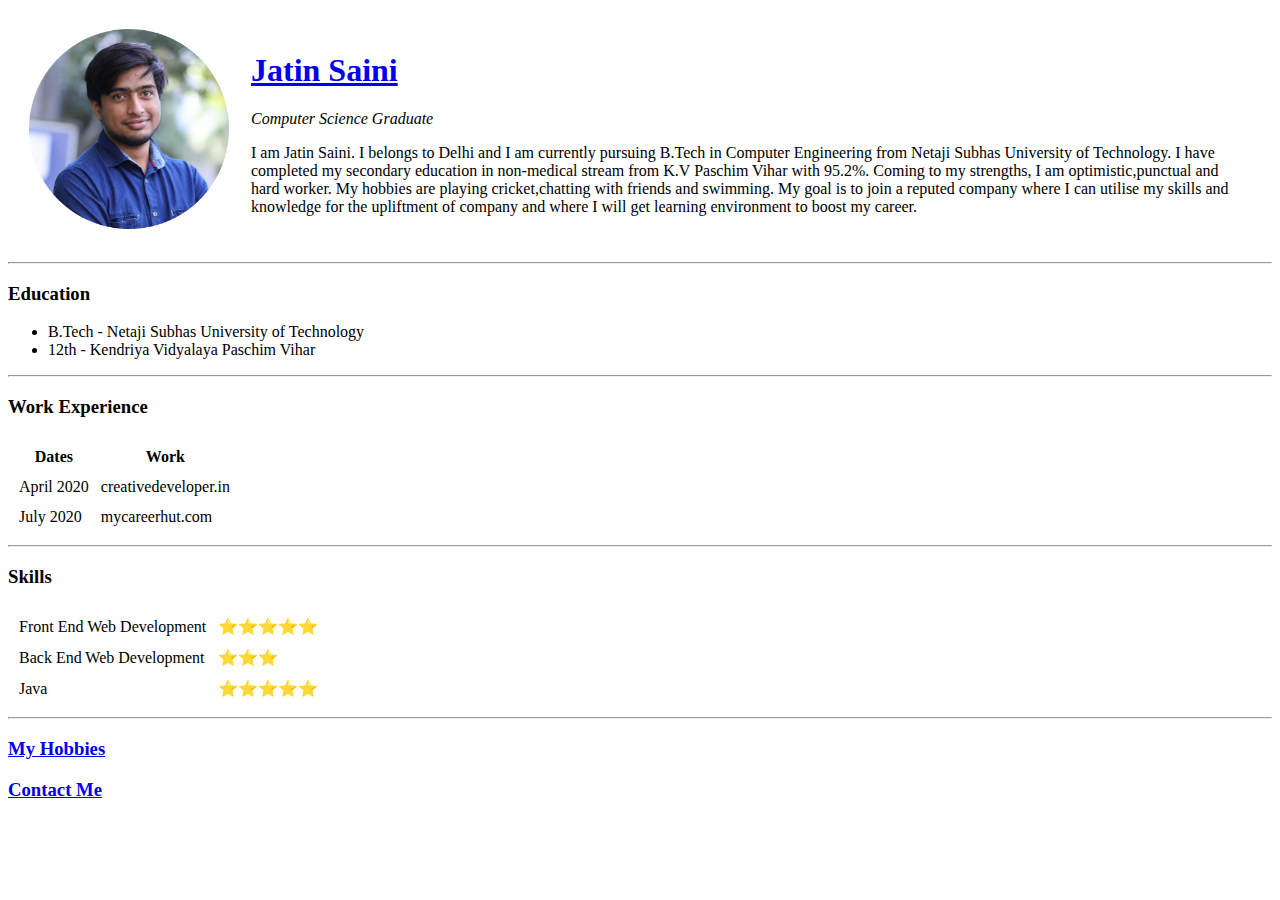
==== index.html @ 26c48e7b "Add initial cv website files" ====
<!DOCTYPE html>
<html lang="en" dir="ltr">

<head>
  <meta charset="utf-8">
  <title>Jatin's Personal Site</title>
</head>

<body>
  <table cellspacing="20">
    <tr>
      <td><img src="jatin.png" alt="Jatin Saini Profile Picture" width="200px" height="200px"></td>
      <td>
        <h1><a href="https://www.linkedin.com/in/jatin-saini-b1bab2201/">Jatin Saini</a></h1>
        <p><em>Computer Science Graduate</em></p>
        <p>I am Jatin Saini. I belongs to Delhi and I am currently pursuing B.Tech in Computer Engineering from Netaji Subhas University of Technology. I have completed my secondary education in non-medical stream from K.V Paschim Vihar with 95.2%.
          Coming to my strengths, I am optimistic,punctual and hard worker. My hobbies are playing cricket,chatting with friends and swimming. My goal is to join a reputed company where I can utilise my skills and knowledge for the upliftment of
          company and where I will get learning environment to boost my career.</p>
      </td>
    </tr>
  </table>
  <hr />
  <h3>Education</h3>
  <ul>
    <li>B.Tech - Netaji Subhas University of Technology</li>
    <li>12th - Kendriya Vidyalaya Paschim Vihar</li>
  </ul>
  <hr>
  <h3>Work Experience</h3>
  <table cellspacing="10">
    <thead>
      <tr>
        <th>Dates</th>
        <th>Work</th>
      </tr>
    </thead>
    <tbody>
      <tr>
        <td>April 2020</td>
        <td>creativedeveloper.in</td>
      </tr>
      <tr>
        <td>July 2020</td>
        <td>mycareerhut.com</td>
      </tr>
    </tbody>
  </table>
  <hr>
  <h3>Skills</h3>
  <table cellspacing="10">
    <tr>
      <td>Front End Web Development</td>
      <td>⭐⭐⭐⭐⭐</td>
    </tr>
    <tr>
      <td>Back End Web Development</td>
      <td>⭐⭐⭐</td>
    </tr>
    <tr>
      <td>Java</td>
      <td>⭐⭐⭐⭐⭐</td>
    </tr>
  </table>
  <hr>
  <h3><a href="myHobbies.html">My Hobbies</a></h3>
  <h3><a href="contact.html">Contact Me</a></h3>
</body>

</html>
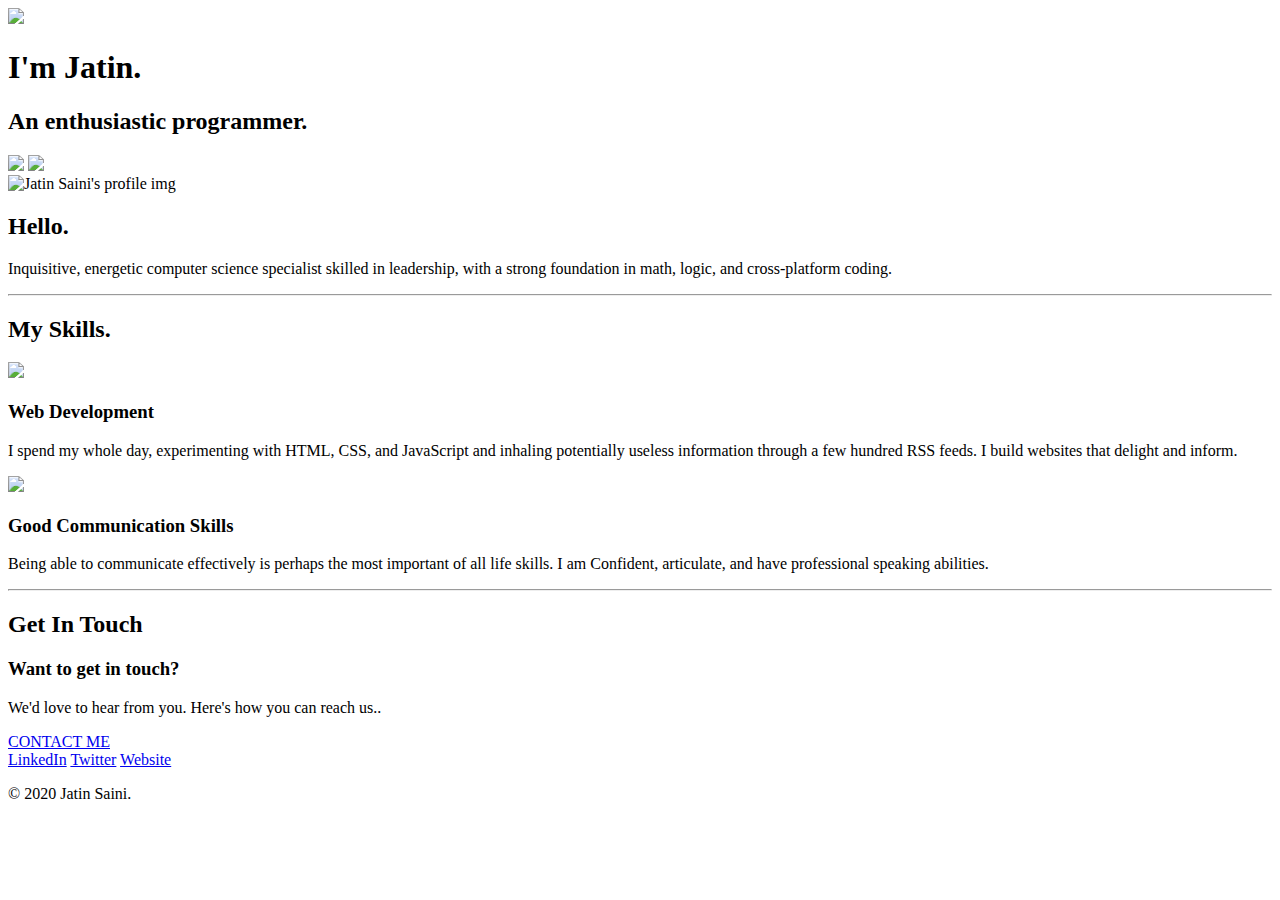
==== commit 4b3795a5: "Update index.html" ====
--- a/index.html
+++ b/index.html
@@ -1,69 +1,59 @@
 <!DOCTYPE html>
-<html lang="en" dir="ltr">
+<html>
 
 <head>
   <meta charset="utf-8">
-  <title>Jatin's Personal Site</title>
+  <title>Jatin Saini</title>
+  <link rel="stylesheet" type="text/css" href="css/styles.css">
+  <link rel="icon" href="favicon.ico">
+  <link rel="preconnect" href="https://fonts.gstatic.com">
+  <link href="https://fonts.googleapis.com/css2?family=Merriweather:wght@300&family=Montserrat:wght@100&family=Sacramento&display=swap" rel="stylesheet">
 </head>
 
 <body>
-  <table cellspacing="20">
-    <tr>
-      <td><img src="jatin.png" alt="Jatin Saini Profile Picture" width="200px" height="200px"></td>
-      <td>
-        <h1><a href="https://www.linkedin.com/in/jatin-saini-b1bab2201/">Jatin Saini</a></h1>
-        <p><em>Computer Science Graduate</em></p>
-        <p>I am Jatin Saini. I belongs to Delhi and I am currently pursuing B.Tech in Computer Engineering from Netaji Subhas University of Technology. I have completed my secondary education in non-medical stream from K.V Paschim Vihar with 95.2%.
-          Coming to my strengths, I am optimistic,punctual and hard worker. My hobbies are playing cricket,chatting with friends and swimming. My goal is to join a reputed company where I can utilise my skills and knowledge for the upliftment of
-          company and where I will get learning environment to boost my career.</p>
-      </td>
-    </tr>
-  </table>
-  <hr />
-  <h3>Education</h3>
-  <ul>
-    <li>B.Tech - Netaji Subhas University of Technology</li>
-    <li>12th - Kendriya Vidyalaya Paschim Vihar</li>
-  </ul>
-  <hr>
-  <h3>Work Experience</h3>
-  <table cellspacing="10">
-    <thead>
-      <tr>
-        <th>Dates</th>
-        <th>Work</th>
-      </tr>
-    </thead>
-    <tbody>
-      <tr>
-        <td>April 2020</td>
-        <td>creativedeveloper.in</td>
-      </tr>
-      <tr>
-        <td>July 2020</td>
-        <td>mycareerhut.com</td>
-      </tr>
-    </tbody>
-  </table>
-  <hr>
-  <h3>Skills</h3>
-  <table cellspacing="10">
-    <tr>
-      <td>Front End Web Development</td>
-      <td>⭐⭐⭐⭐⭐</td>
-    </tr>
-    <tr>
-      <td>Back End Web Development</td>
-      <td>⭐⭐⭐</td>
-    </tr>
-    <tr>
-      <td>Java</td>
-      <td>⭐⭐⭐⭐⭐</td>
-    </tr>
-  </table>
-  <hr>
-  <h3><a href="myHobbies.html">My Hobbies</a></h3>
-  <h3><a href="contact.html">Contact Me</a></h3>
+  <div class="top-container">
+    <img class="top-cloud" src="images/cloud.png">
+    <h1>I'm Jatin.</h1>
+    <h2>An enthusiastic programmer.</h2>
+    <img class="bottom-cloud" src="images/cloud.png">
+    <img src="images/mountain.png">
+  </div>
+  <div class="middle-container">
+    <div class="profile">
+      <img src="images/jatin.png" alt="Jatin Saini's profile img" width="175px" height="180px">
+      <h2>Hello.</h2>
+      <p>Inquisitive, energetic computer science specialist skilled in leadership, with a strong foundation in math, logic, and cross-platform coding.</p>
+    </div>
+    <hr>
+    <div class="skills">
+      <h2>My Skills.</h2>
+      <div class="skill-row">
+        <img class="code-img" src="images/web_development.png">
+        <h3>Web Development</h3>
+        <p>I spend my whole day, experimenting with HTML, CSS, and JavaScript and inhaling potentially useless information through a few hundred RSS feeds. I build websites that delight and inform. </p>
+      </div>
+      <div class="skill-row">
+        <img class="grp-img" src="images/comSkills.jpg">
+        <h3>Good Communication Skills</h3>
+        <p>Being able to communicate effectively is perhaps the most important of all life skills. I am Confident, articulate, and have professional speaking abilities. </p>
+      </div>
+    </div>
+    <hr>
+    <div class="contact-me">
+      <h2 class="get-in-touch">Get In Touch</h2>
+      <h3 class="get-in-touch">Want to get in touch?</h3>
+      <p>We'd love to hear from you. Here's how you can reach us.. </p>
+      <a class="btn" href="mailto:jatni.321@gmail.com">CONTACT ME</a>
+    </div>
+  </div>
+
+
+  <div class="bottom-container">
+    <a class="footer-link" href="https://www.linkedin.com/in/jatin-saini-b1bab2201/">LinkedIn</a>
+    <a class="footer-link" href="https://twitter.com/">Twitter</a>
+    <a class="footer-link" href="https://creativedeveloper.in/">Website</a>
+    <p>© 2020 Jatin Saini.</p>
+  </div>
 </body>
 
 </html>
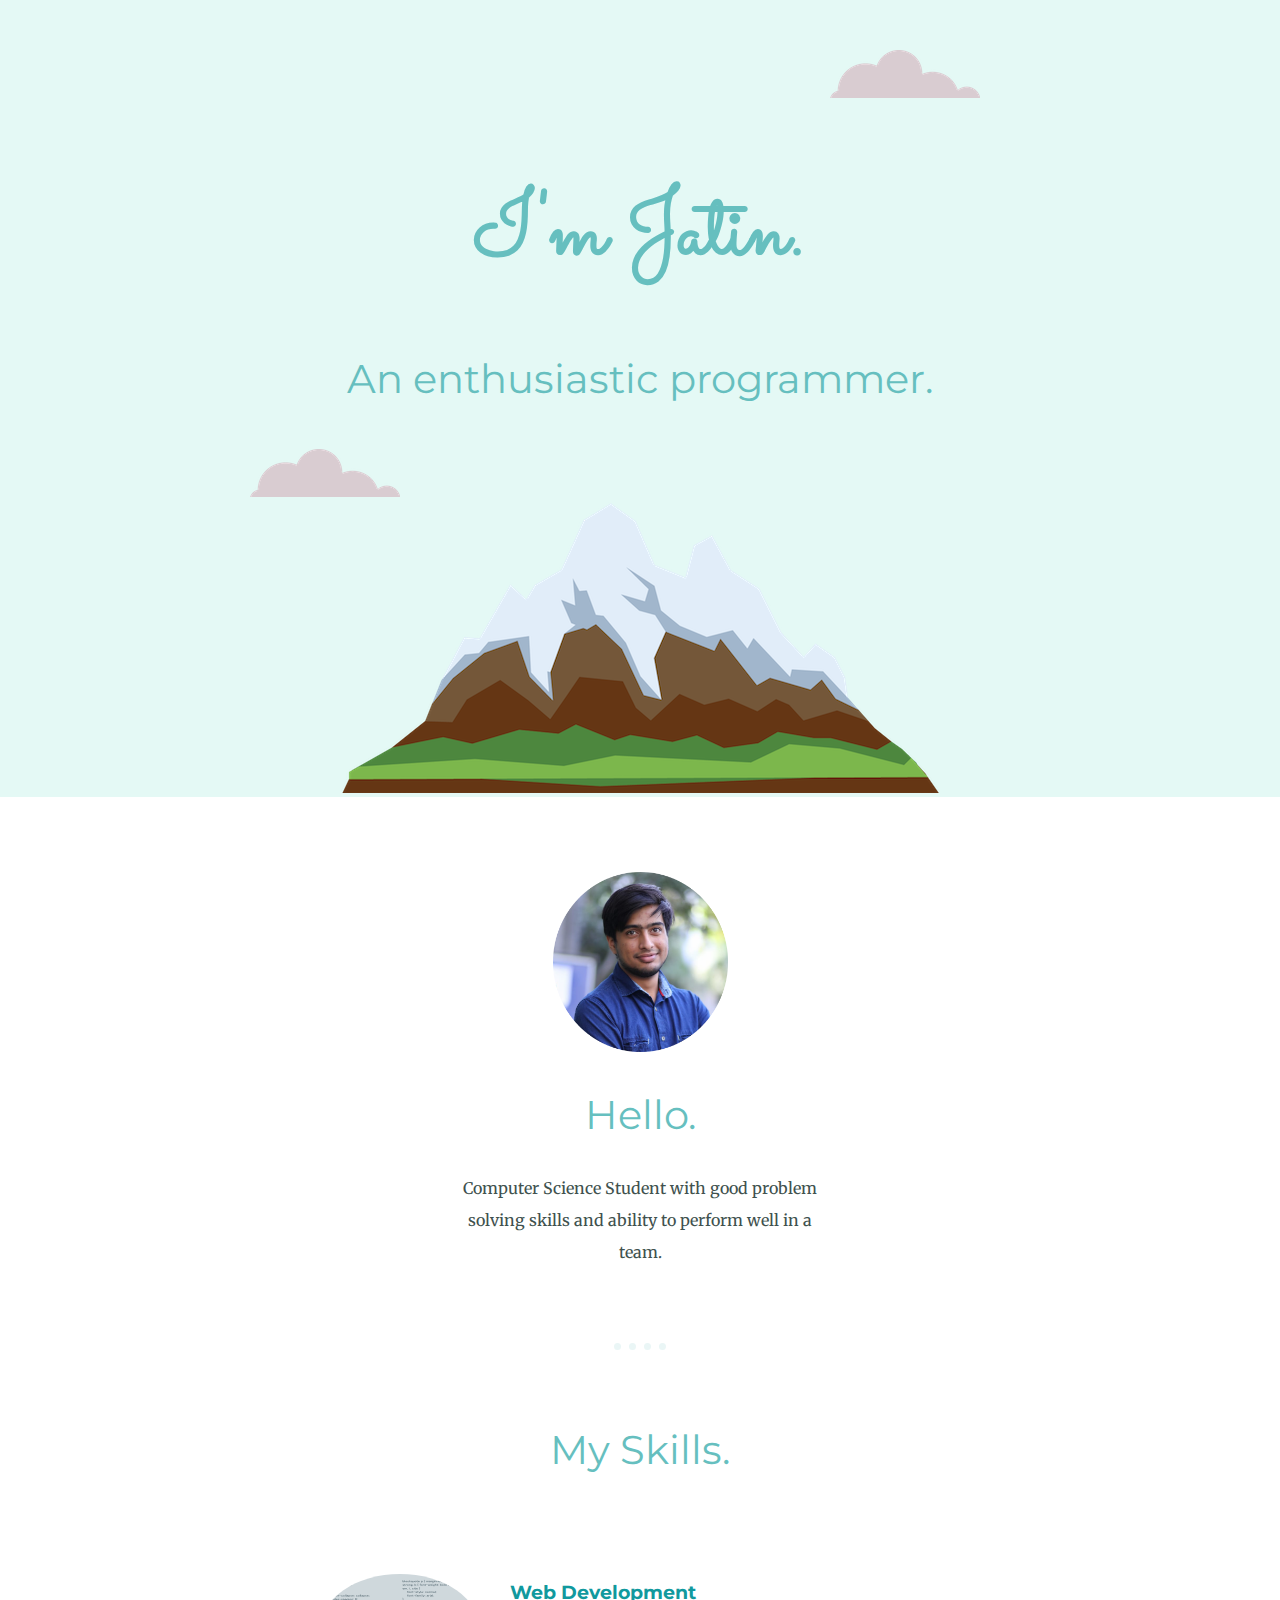
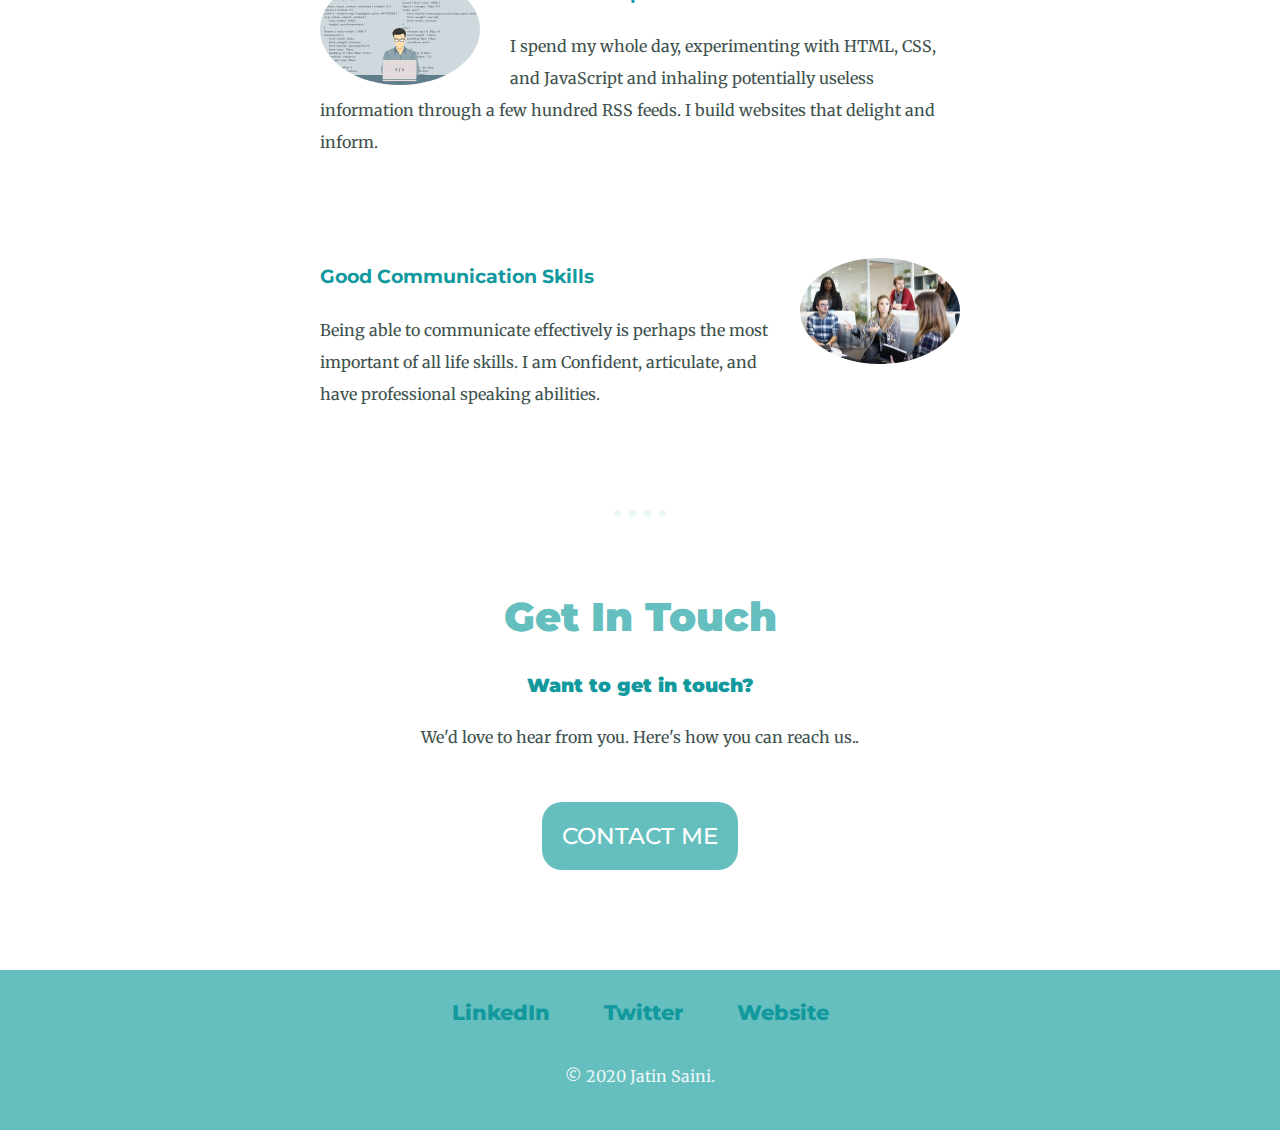
==== commit aa99dcbe: "Update index.html" ====
--- a/index.html
+++ b/index.html
@@ -22,7 +22,7 @@
     <div class="profile">
       <img src="images/jatin.png" alt="Jatin Saini's profile img" width="175px" height="180px">
       <h2>Hello.</h2>
-      <p>Inquisitive, energetic computer science specialist skilled in leadership, with a strong foundation in math, logic, and cross-platform coding.</p>
+      <p>Computer Science Student with good problem solving skills and ability to perform well in a team.</p>
     </div>
     <hr>
     <div class="skills">
@@ -51,7 +51,7 @@
   <div class="bottom-container">
     <a class="footer-link" href="https://www.linkedin.com/in/jatin-saini-b1bab2201/">LinkedIn</a>
     <a class="footer-link" href="https://twitter.com/">Twitter</a>
-    <a class="footer-link" href="https://creativedeveloper.in/">Website</a>
+    <a class="footer-link" href="https://hidden-garden-39984.herokuapp.com/">Website</a>
     <p>© 2020 Jatin Saini.</p>
   </div>
 </body>
--- a/css/styles.css
+++ b/css/styles.css
@@ -0,0 +1,134 @@
+body{
+  margin: 0;
+  text-align: center;
+  font-family: 'Merriweather', serif;
+  color: #40514E;
+}
+
+h1{
+  margin: 50px auto 0;
+  font-family: 'Sacramento', cursive;
+  font-size: 5.625rem;
+  color: #66BFBF;
+  line-height: 1.9;
+}
+
+h2{
+  font-family: 'Montserrat', sans-serif;
+  font-size: 2.5rem;
+  color: #66BFBF;
+  font-weight: normal;
+}
+
+h3{
+  color: #11999E;
+  font-family: 'Montserrat', sans-serif;
+}
+
+.top-container{
+  background-color: #E4F9F5;
+  padding-top: 100px;
+  position: relative;
+}
+
+.top-cloud{
+  position: absolute;
+  right: 300px;
+  top:50px;
+}
+
+.bottom-cloud{
+  position: absolute;
+  left:250px;
+  bottom: 300px;
+}
+
+.profile{
+  width: 30%;
+  margin: 75px auto;
+}
+
+.profile p{
+  line-height: 2;
+}
+
+hr{
+  width: 4%;
+  border-style: dotted;
+  border-width: 7.5px 0 0;
+  border-color: #EAF6F6;
+}
+
+.skills{
+  margin-top: 75px;
+}
+
+.skill-row{
+  width: 50%;
+  margin: 100px auto;
+  text-align: left;
+  line-height: 2;
+}
+
+.code-img{
+  width: 25%;
+  border-radius: 100%;
+  float: left;
+  margin-right: 30px;
+}
+
+.grp-img{
+  width: 25%;
+  border-radius: 100%;
+  float: right;
+  margin-left: 30px;
+}
+
+.contact-me{
+  margin-top: 75px;
+}
+
+.get-in-touch{
+  font-weight:900;
+}
+
+.contact-me p{
+  margin: 30px auto;
+}
+
+.btn {
+   border-radius: 20px;
+   color: #FFFFFF;
+   font-size: 23px;
+   font-weight: 500;
+   padding: 20px;
+   background-color: #66BFBF;
+   display: inline-block;
+   cursor: pointer;
+   text-align: center;
+   margin: 25px 0 100px;
+   font-family: 'Montserrat', sans-serif;
+}
+
+a{
+  color: #11999E;
+  text-decoration: none;
+  font-family: 'Montserrat', sans-serif;
+}
+
+.bottom-container{
+  height: 100px;
+  background-color: #66BFBF;
+  padding: 30px;
+}
+
+.footer-link{
+  padding: 25px;
+  font-size: 1.3rem;
+  font-weight: 800;
+}
+
+.bottom-container p{
+  padding: 25px;
+  color: #EAF6F6;
+}
